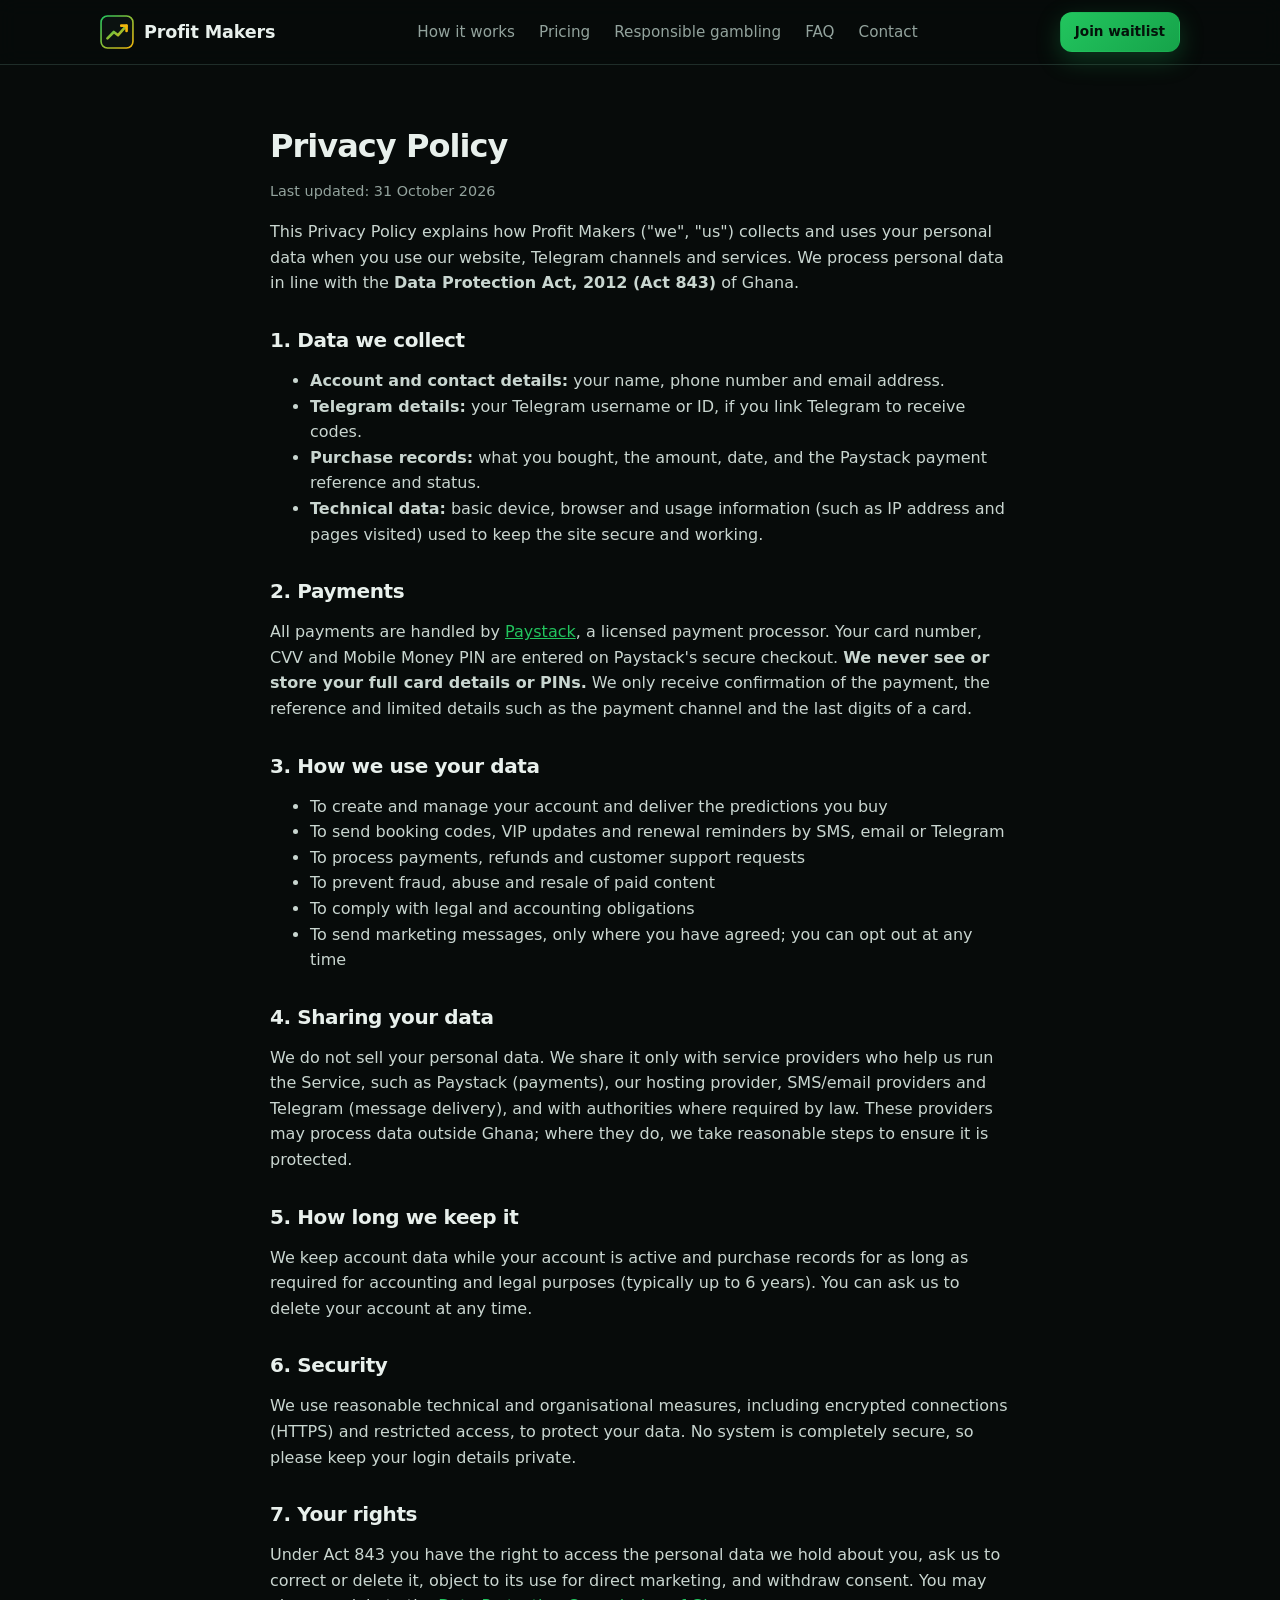
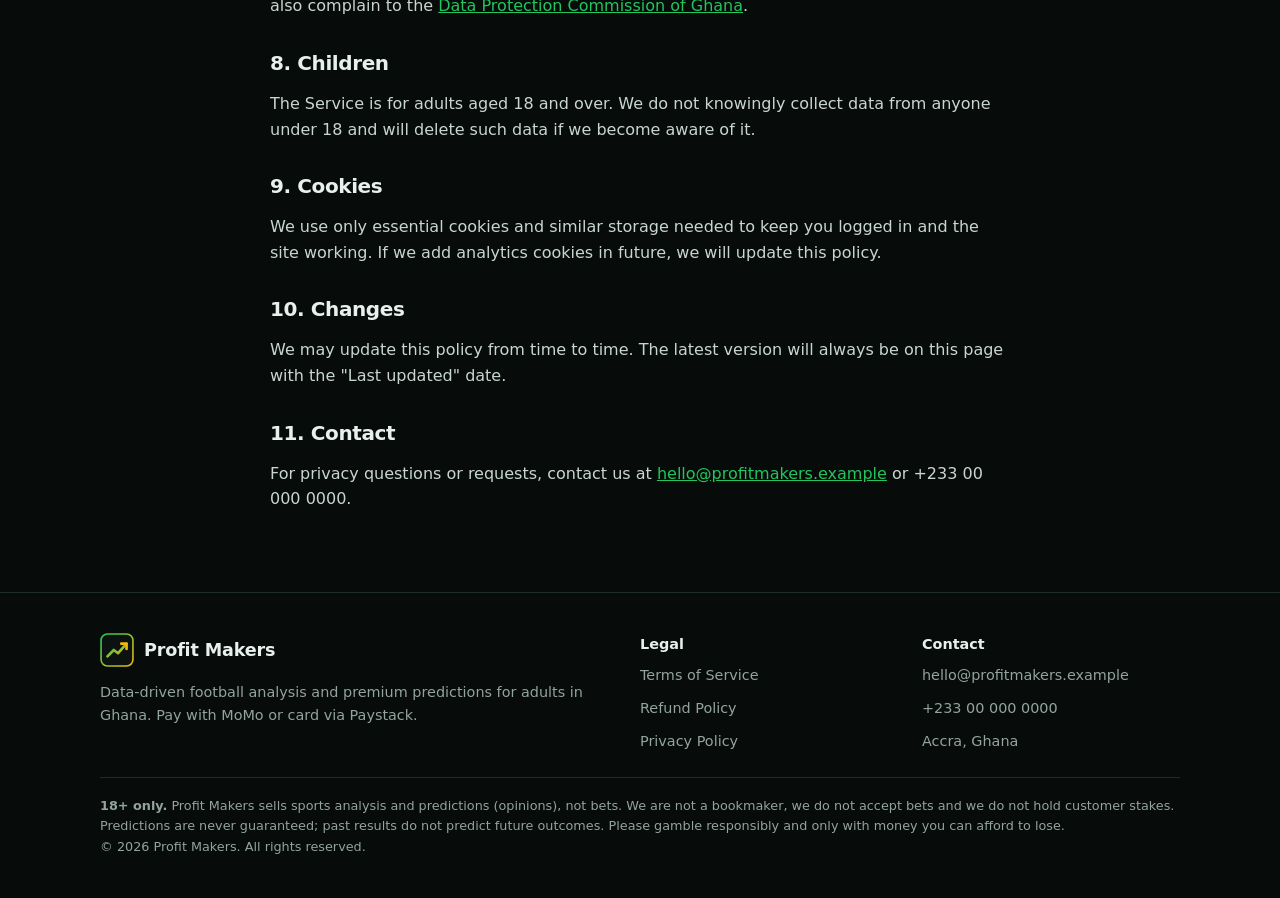
==== privacy.html @ fea91727 "Add Profit Makers landing page Co-authored-by: afriyierodney64 <afriyierodney64@users.noreply.github" ====
<!DOCTYPE html>
<html lang="en">
<head>
  <meta charset="utf-8">
  <meta name="viewport" content="width=device-width, initial-scale=1">
  <title>Privacy Policy | Profit Makers</title>
  <meta name="description" content="How Profit Makers collects and uses personal data under Ghana's Data Protection Act, 2012 (Act 843).">
  <meta name="theme-color" content="#070b0a">
  <meta property="og:title" content="Privacy Policy | Profit Makers">
  <meta property="og:description" content="How Profit Makers collects and uses personal data under Ghana's Data Protection Act, 2012 (Act 843).">
  <meta property="og:type" content="website">
  <link rel="icon" type="image/svg+xml" href="/favicon.svg">
  <link rel="stylesheet" href="/styles.css">
</head>
<body>
  <header class="site-header">
    <div class="container nav">
      <a class="brand" href="/"><img src="/logo.svg" alt="" width="34" height="34">Profit Makers</a>
      <nav class="nav-links" aria-label="Main">
        <a href="/#how">How it works</a>
        <a href="/#pricing">Pricing</a>
        <a href="/#responsible">Responsible gambling</a>
        <a href="/#faq">FAQ</a>
        <a href="/#contact">Contact</a>
      </nav>
      <!-- TODO: replace href="#" with your Telegram channel or WhatsApp link (e.g. https://t.me/yourchannel or https://wa.me/233XXXXXXXXX) -->
      <a class="btn btn-primary btn-sm" href="#">Join waitlist</a>
    </div>
  </header>
  <main class="legal">
    <div class="container">
      <h1>Privacy Policy</h1>
      <p class="updated">Last updated: 31 October 2026</p>
      <p>This Privacy Policy explains how Profit Makers ("we", "us") collects and uses your personal data when you use our website, Telegram channels and services. We process personal data in line with the <strong>Data Protection Act, 2012 (Act 843)</strong> of Ghana.</p>

      <h2>1. Data we collect</h2>
      <ul>
        <li><strong>Account and contact details:</strong> your name, phone number and email address.</li>
        <li><strong>Telegram details:</strong> your Telegram username or ID, if you link Telegram to receive codes.</li>
        <li><strong>Purchase records:</strong> what you bought, the amount, date, and the Paystack payment reference and status.</li>
        <li><strong>Technical data:</strong> basic device, browser and usage information (such as IP address and pages visited) used to keep the site secure and working.</li>
      </ul>

      <h2>2. Payments</h2>
      <p>All payments are handled by <a href="https://paystack.com/gh/privacy/merchant" target="_blank" rel="noopener">Paystack</a>, a licensed payment processor. Your card number, CVV and Mobile Money PIN are entered on Paystack's secure checkout. <strong>We never see or store your full card details or PINs.</strong> We only receive confirmation of the payment, the reference and limited details such as the payment channel and the last digits of a card.</p>

      <h2>3. How we use your data</h2>
      <ul>
        <li>To create and manage your account and deliver the predictions you buy</li>
        <li>To send booking codes, VIP updates and renewal reminders by SMS, email or Telegram</li>
        <li>To process payments, refunds and customer support requests</li>
        <li>To prevent fraud, abuse and resale of paid content</li>
        <li>To comply with legal and accounting obligations</li>
        <li>To send marketing messages, only where you have agreed; you can opt out at any time</li>
      </ul>

      <h2>4. Sharing your data</h2>
      <p>We do not sell your personal data. We share it only with service providers who help us run the Service, such as Paystack (payments), our hosting provider, SMS/email providers and Telegram (message delivery), and with authorities where required by law. These providers may process data outside Ghana; where they do, we take reasonable steps to ensure it is protected.</p>

      <h2>5. How long we keep it</h2>
      <p>We keep account data while your account is active and purchase records for as long as required for accounting and legal purposes (typically up to 6 years). You can ask us to delete your account at any time.</p>

      <h2>6. Security</h2>
      <p>We use reasonable technical and organisational measures, including encrypted connections (HTTPS) and restricted access, to protect your data. No system is completely secure, so please keep your login details private.</p>

      <h2>7. Your rights</h2>
      <p>Under Act 843 you have the right to access the personal data we hold about you, ask us to correct or delete it, object to its use for direct marketing, and withdraw consent. You may also complain to the <a href="https://dataprotection.org.gh/" target="_blank" rel="noopener">Data Protection Commission of Ghana</a>.</p>

      <h2>8. Children</h2>
      <p>The Service is for adults aged 18 and over. We do not knowingly collect data from anyone under 18 and will delete such data if we become aware of it.</p>

      <h2>9. Cookies</h2>
      <p>We use only essential cookies and similar storage needed to keep you logged in and the site working. If we add analytics cookies in future, we will update this policy.</p>

      <h2>10. Changes</h2>
      <p>We may update this policy from time to time. The latest version will always be on this page with the "Last updated" date.</p>

      <h2>11. Contact</h2>
      <p>For privacy questions or requests, contact us at <!-- TODO: replace placeholder email and phone --><a href="mailto:hello@profitmakers.example">hello@profitmakers.example</a> or +233 00 000 0000.</p>
    </div>
  </main>
  <footer class="site-footer">
    <div class="container">
      <div class="footer-grid">
        <div>
          <a class="brand" href="/"><img src="/logo.svg" alt="" width="34" height="34">Profit Makers</a>
          <p>Data-driven football analysis and premium predictions for adults in Ghana. Pay with MoMo or card via Paystack.</p>
        </div>
        <div>
          <strong style="color:var(--text)">Legal</strong>
          <div class="footer-links" style="flex-direction:column;margin-top:8px">
            <a href="/terms">Terms of Service</a>
            <a href="/refund">Refund Policy</a>
            <a href="/privacy">Privacy Policy</a>
          </div>
        </div>
        <div>
          <strong style="color:var(--text)">Contact</strong>
          <div class="footer-links" style="flex-direction:column;margin-top:8px">
            <!-- TODO: replace placeholder email -->
            <a href="mailto:hello@profitmakers.example">hello@profitmakers.example</a>
            <!-- TODO: replace placeholder phone number -->
            <a href="tel:+233000000000">+233 00 000 0000</a>
            <span>Accra, Ghana</span>
          </div>
        </div>
      </div>
      <p class="disclaimer"><strong>18+ only.</strong> Profit Makers sells sports analysis and predictions (opinions), not bets. We are not a bookmaker, we do not accept bets and we do not hold customer stakes. Predictions are never guaranteed; past results do not predict future outcomes. Please gamble responsibly and only with money you can afford to lose.<br>&copy; <span id="year">2026</span> Profit Makers. All rights reserved.</p>
    </div>
  </footer>
  <script>document.getElementById("year").textContent = new Date().getFullYear();</script>
</body>
</html>
---- styles.css ----
:root{
  --bg:#070b0a;--bg2:#0d1513;--card:#111b18;--line:#1f2d29;
  --text:#e8f0ec;--muted:#93a39d;--green:#22c55e;--green2:#16a34a;--gold:#f5b70a;
  --radius:16px;--max:1120px;
}
*{box-sizing:border-box}
html{scroll-behavior:smooth}
body{margin:0;font-family:Inter,system-ui,-apple-system,"Segoe UI",Roboto,Arial,sans-serif;background:var(--bg);color:var(--text);line-height:1.6;-webkit-font-smoothing:antialiased}
a{color:var(--green)}
img,svg{max-width:100%}
.container{width:100%;max-width:var(--max);margin:0 auto;padding:0 20px}
.grad{background:linear-gradient(90deg,var(--green),var(--gold));-webkit-background-clip:text;background-clip:text;color:transparent}
/* Header */
.site-header{position:sticky;top:0;z-index:50;background:rgba(7,11,10,.85);backdrop-filter:blur(10px);border-bottom:1px solid var(--line)}
.nav{display:flex;align-items:center;justify-content:space-between;height:64px}
.brand{display:flex;align-items:center;gap:10px;font-weight:800;font-size:1.1rem;color:var(--text);text-decoration:none;letter-spacing:-.01em}
.brand img{width:34px;height:34px}
.nav-links{display:none;gap:24px}
.nav-links a{color:var(--muted);text-decoration:none;font-size:.95rem}
.nav-links a:hover{color:var(--text)}
/* Buttons */
.btn{display:inline-flex;align-items:center;justify-content:center;gap:8px;padding:12px 20px;border-radius:12px;font-weight:700;text-decoration:none;font-size:.95rem;border:1px solid transparent;cursor:pointer;transition:transform .15s,box-shadow .15s,background .15s}
.btn:hover{transform:translateY(-1px)}
.btn-primary{background:linear-gradient(135deg,var(--green),var(--green2));color:#04120a;box-shadow:0 8px 24px rgba(34,197,94,.25)}
.btn-gold{background:var(--gold);color:#1a1300}
.btn-ghost{border-color:var(--line);color:var(--text);background:transparent}
.btn-sm{padding:8px 14px;font-size:.85rem}
/* Hero */
.hero{position:relative;padding:56px 0 64px;overflow:hidden}
.hero::before{content:"";position:absolute;inset:-200px -200px auto auto;width:600px;height:600px;background:radial-gradient(circle,rgba(34,197,94,.18),transparent 60%);pointer-events:none}
.hero::after{content:"";position:absolute;left:-200px;bottom:-250px;width:550px;height:550px;background:radial-gradient(circle,rgba(245,183,10,.10),transparent 60%);pointer-events:none}
.hero-grid{position:relative;display:grid;gap:40px;align-items:center}
.pill{display:inline-flex;align-items:center;gap:8px;padding:6px 12px;border:1px solid rgba(245,183,10,.35);background:rgba(245,183,10,.08);color:var(--gold);border-radius:999px;font-size:.8rem;font-weight:700;letter-spacing:.02em}
.pill .dot{width:8px;height:8px;border-radius:50%;background:var(--gold);box-shadow:0 0 0 4px rgba(245,183,10,.2)}
h1{font-size:2.3rem;line-height:1.1;margin:16px 0;letter-spacing:-.03em}
h2{font-size:1.8rem;line-height:1.2;margin:0 0 12px;letter-spacing:-.02em}
h3{margin:0 0 8px;font-size:1.15rem}
.lead{color:var(--muted);font-size:1.08rem;max-width:560px}
.hero-ctas{display:flex;flex-wrap:wrap;gap:12px;margin:24px 0 18px}
.trust{display:flex;flex-wrap:wrap;gap:8px 18px;color:var(--muted);font-size:.88rem;padding:0;margin:0;list-style:none}
.trust li::before{content:"✓ ";color:var(--green);font-weight:800}
/* Slip card */
.slip{position:relative;background:linear-gradient(180deg,#13201c,#0e1714);border:1px solid var(--line);border-radius:20px;padding:20px;box-shadow:0 30px 60px rgba(0,0,0,.45);max-width:440px;margin:0 auto;width:100%}
.slip-head{display:flex;justify-content:space-between;align-items:center;margin-bottom:14px}
.tag{font-size:.72rem;font-weight:800;padding:4px 10px;border-radius:999px;text-transform:uppercase;letter-spacing:.06em}
.tag-gold{background:rgba(245,183,10,.15);color:var(--gold)}
.tag-green{background:rgba(34,197,94,.15);color:var(--green)}
.slip-title{font-weight:800;font-size:1.1rem}
.slip-meta{color:var(--muted);font-size:.85rem}
.legs{list-style:none;margin:14px 0;padding:0;border-top:1px dashed var(--line)}
.legs li{display:flex;justify-content:space-between;gap:10px;padding:10px 0;border-bottom:1px dashed var(--line);font-size:.9rem}
.legs .mk{color:var(--muted)}
.legs .blur{filter:blur(5px);user-select:none}
.code-box{position:relative;margin-top:14px;border:1px solid var(--line);border-radius:12px;padding:14px;background:#0a110f;display:flex;align-items:center;justify-content:space-between;gap:12px}
.code-label{font-size:.75rem;color:var(--muted);text-transform:uppercase;letter-spacing:.08em}
.code{font-family:ui-monospace,SFMono-Regular,Menlo,monospace;font-size:1.3rem;font-weight:800;letter-spacing:.18em;filter:blur(7px);user-select:none;color:var(--gold)}
.lock{display:inline-flex;align-items:center;gap:6px;font-size:.85rem;font-weight:700;color:var(--gold)}
.slip-foot{display:flex;justify-content:space-between;align-items:center;margin-top:16px;gap:12px}
.price{font-size:1.5rem;font-weight:800}
.price small{font-size:.8rem;color:var(--muted);font-weight:600}
.demo-note{text-align:center;color:var(--muted);font-size:.78rem;margin-top:10px}
/* Sections */
section{padding:64px 0}
.section-alt{background:var(--bg2);border-top:1px solid var(--line);border-bottom:1px solid var(--line)}
.section-head{max-width:640px;margin-bottom:32px}
.section-head p{color:var(--muted);margin:0}
.eyebrow{color:var(--green);font-weight:800;font-size:.8rem;text-transform:uppercase;letter-spacing:.12em;margin-bottom:8px;display:block}
.grid{display:grid;gap:16px}
.card{background:var(--card);border:1px solid var(--line);border-radius:var(--radius);padding:22px}
.card p{color:var(--muted);margin:0}
.step-num{width:40px;height:40px;border-radius:12px;display:grid;place-items:center;font-weight:800;background:rgba(34,197,94,.12);color:var(--green);margin-bottom:14px}
/* Pricing */
.plan{position:relative;display:flex;flex-direction:column}
.plan.featured{border-color:rgba(245,183,10,.55);box-shadow:0 0 0 1px rgba(245,183,10,.25),0 20px 40px rgba(0,0,0,.35)}
.plan .badge{position:absolute;top:-12px;right:18px;background:var(--gold);color:#1a1300;font-size:.72rem;font-weight:800;padding:4px 10px;border-radius:999px;text-transform:uppercase;letter-spacing:.05em}
.plan .risk{font-size:.8rem;color:var(--muted);margin-bottom:12px}
.plan .amount{font-size:2rem;font-weight:800;letter-spacing:-.02em;margin:6px 0 0}
.plan .amount span{font-size:.9rem;color:var(--muted);font-weight:600}
.plan .alt{color:var(--muted);font-size:.9rem;margin-bottom:14px}
.plan ul{list-style:none;padding:0;margin:0 0 20px;flex:1}
.plan li{padding:6px 0;color:#c9d6d0;font-size:.92rem}
.plan li::before{content:"✓";color:var(--green);font-weight:800;margin-right:8px}
.plan .btn{width:100%}
.note{color:var(--muted);font-size:.85rem;margin-top:18px}
/* Responsible */
.rg{display:grid;gap:20px;background:linear-gradient(135deg,rgba(245,183,10,.08),rgba(34,197,94,.05));border:1px solid rgba(245,183,10,.3);border-radius:20px;padding:28px}
.rg-badge{display:inline-grid;place-items:center;width:64px;height:64px;border-radius:50%;border:3px solid var(--gold);color:var(--gold);font-weight:900;font-size:1.3rem}
.rg ul{margin:0;padding-left:20px;color:#c9d6d0}
.rg li{margin:6px 0}
/* FAQ */
.faq details{background:var(--card);border:1px solid var(--line);border-radius:14px;padding:16px 20px;margin-bottom:10px}
.faq summary{cursor:pointer;font-weight:700;list-style:none;display:flex;justify-content:space-between;gap:12px}
.faq summary::-webkit-details-marker{display:none}
.faq summary::after{content:"+";color:var(--green);font-weight:800;font-size:1.2rem;line-height:1}
.faq details[open] summary::after{content:"–"}
.faq details p{color:var(--muted);margin:10px 0 0}
/* Contact */
.contact-grid{display:grid;gap:16px}
.contact-item{display:flex;gap:14px;align-items:flex-start}
.contact-item .ic{flex:none;width:42px;height:42px;border-radius:12px;display:grid;place-items:center;background:rgba(34,197,94,.12);color:var(--green);font-size:1.2rem}
.contact-item a{color:var(--text);font-weight:700;text-decoration:none;word-break:break-word}
.contact-item small{display:block;color:var(--muted)}
.cta-band{text-align:center;background:radial-gradient(circle at 50% 0,rgba(34,197,94,.18),transparent 70%),var(--card);border:1px solid var(--line);border-radius:20px;padding:36px 22px}
.cta-band p{color:var(--muted);max-width:520px;margin:0 auto 20px}
.cta-band .hero-ctas{justify-content:center;margin-bottom:0}
/* Footer */
.site-footer{border-top:1px solid var(--line);padding:40px 0 28px;color:var(--muted);font-size:.9rem}
.footer-grid{display:grid;gap:24px}
.footer-links{display:flex;flex-wrap:wrap;gap:10px 20px}
.footer-links a{color:var(--muted);text-decoration:none}
.footer-links a:hover{color:var(--text)}
.disclaimer{font-size:.8rem;border-top:1px solid var(--line);margin-top:24px;padding-top:18px}
/* Legal pages */
.legal{padding:48px 0 64px}
.legal .container{max-width:780px}
.legal h1{font-size:2rem}
.legal h2{font-size:1.25rem;margin-top:32px}
.legal p,.legal li{color:#c9d6d0}
.legal .updated{color:var(--muted);font-size:.9rem}
.legal .callout{background:var(--card);border:1px solid var(--line);border-left:4px solid var(--gold);border-radius:12px;padding:14px 18px;margin:20px 0}
/* Responsive */
@media (min-width:640px){
  .steps{grid-template-columns:repeat(3,1fr)}
  .plans{grid-template-columns:repeat(2,1fr)}
  .contact-grid{grid-template-columns:repeat(3,1fr)}
  h1{font-size:3rem}
}
@media (min-width:900px){
  .nav-links{display:flex}
  .hero{padding:88px 0 96px}
  .hero-grid{grid-template-columns:1.1fr .9fr}
  h1{font-size:3.6rem}
  h2{font-size:2.2rem}
  section{padding:88px 0}
  .plans{grid-template-columns:repeat(4,1fr)}
  .rg{grid-template-columns:auto 1fr 1fr;align-items:start;padding:36px}
  .footer-grid{grid-template-columns:2fr 1fr 1fr}
}
section[id]{scroll-margin-top:64px}
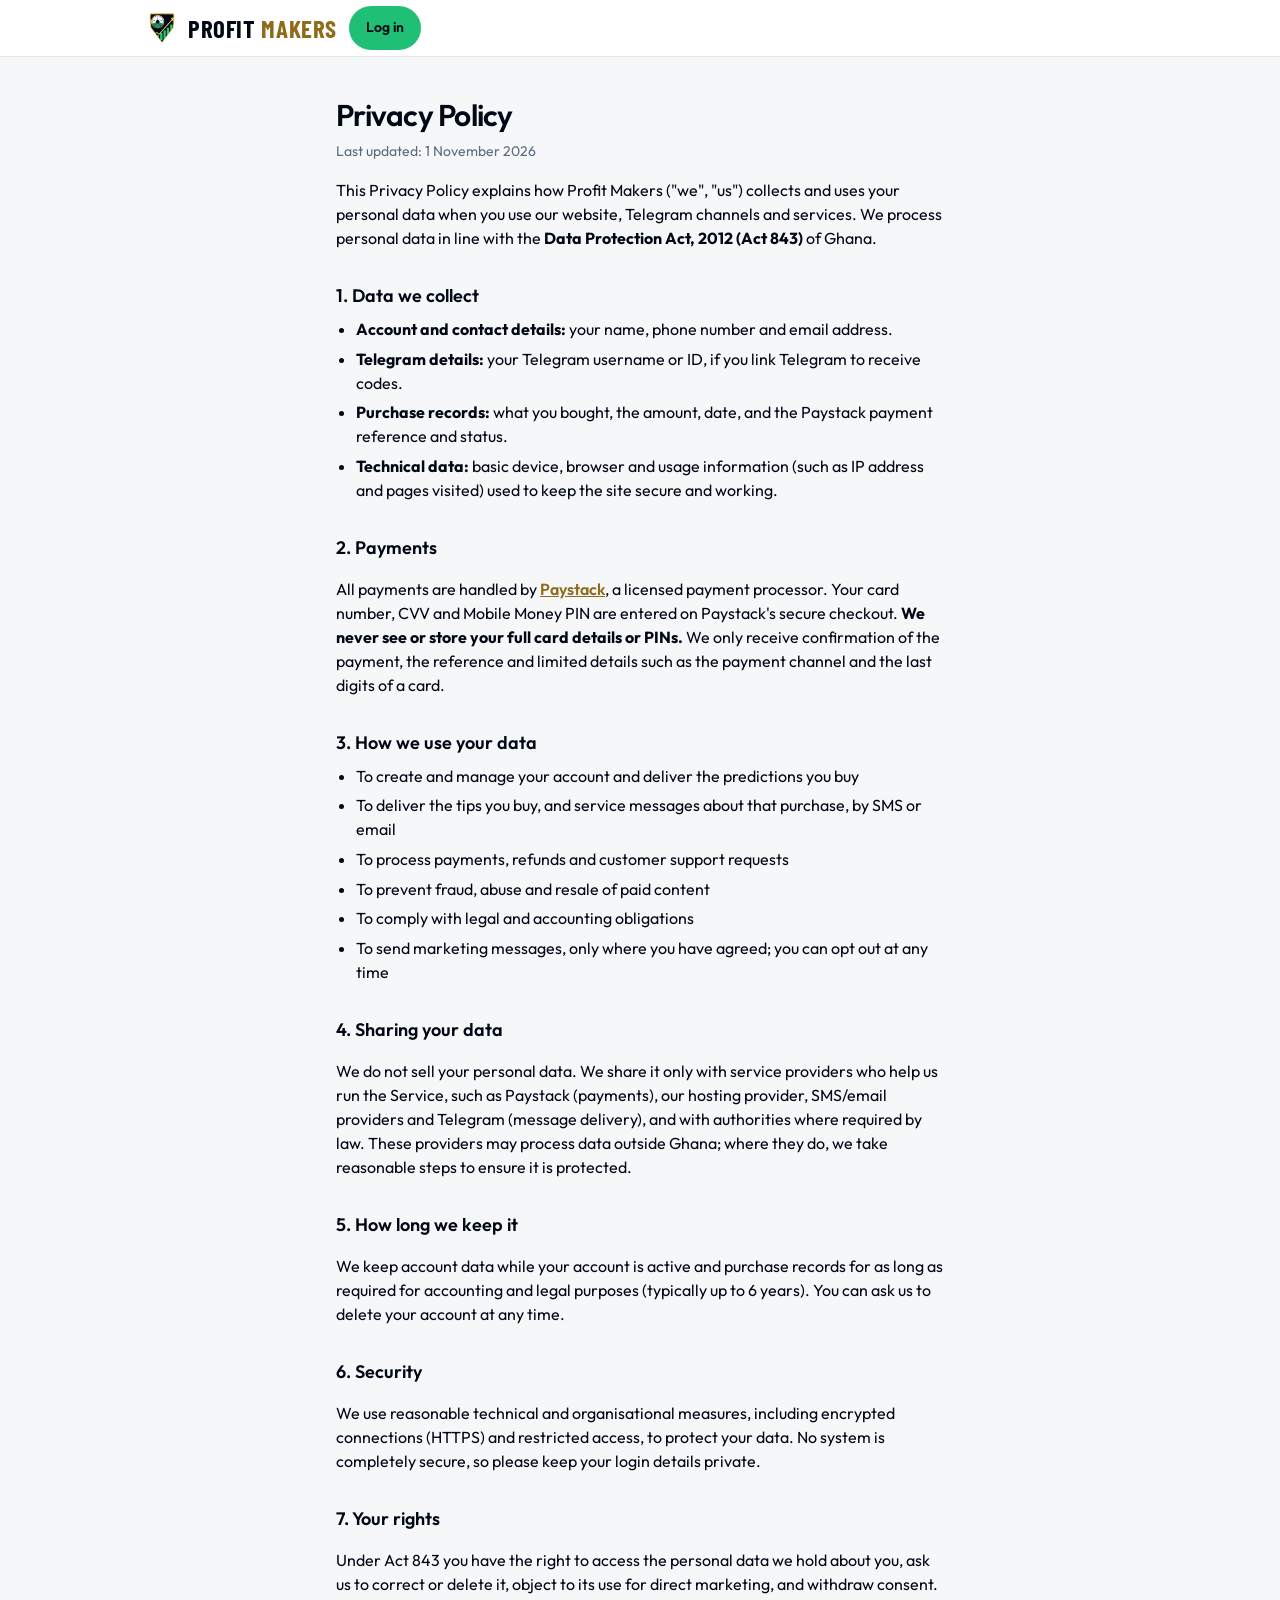
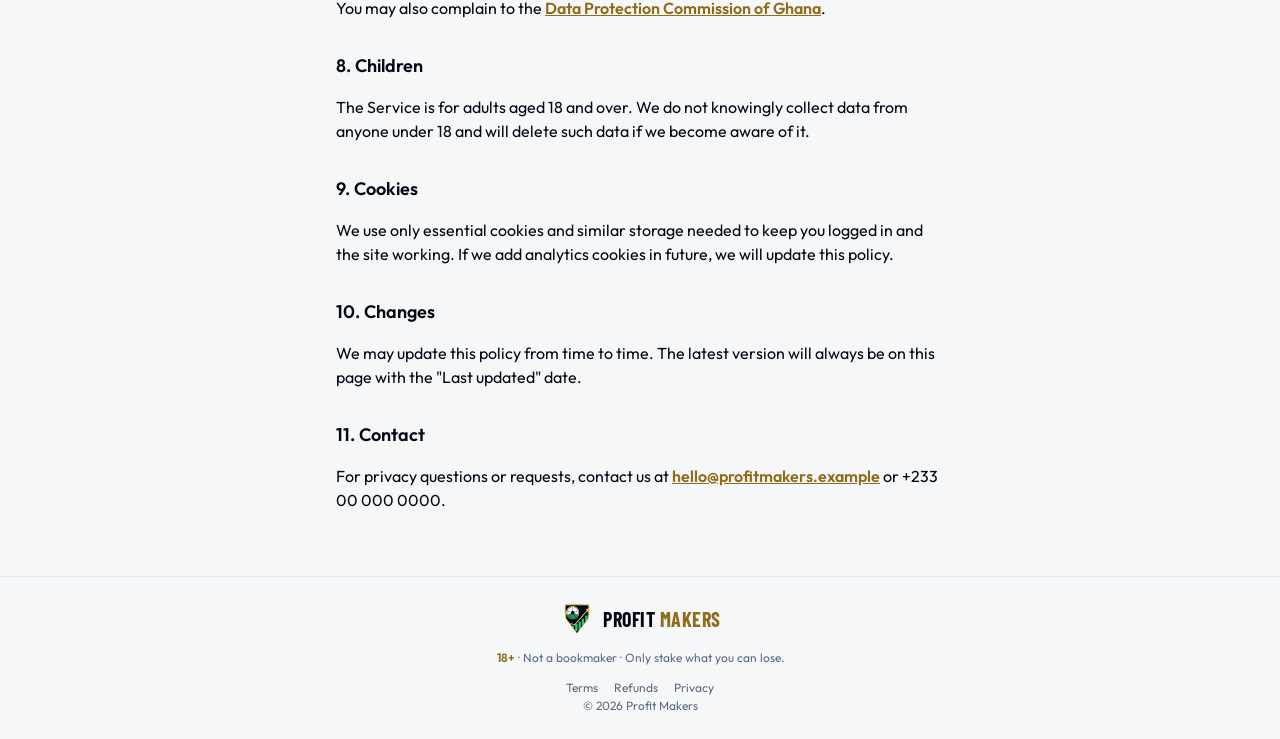
==== commit cfad2b44: "Restyle the landing page to match the Profit Makers app. Use the app's light navy, emerald, and gold" ====
--- a/privacy.html
+++ b/privacy.html
@@ -2,35 +2,33 @@
 <html lang="en">
 <head>
   <meta charset="utf-8">
-  <meta name="viewport" content="width=device-width, initial-scale=1">
+  <meta name="viewport" content="width=device-width, initial-scale=1, viewport-fit=cover">
   <title>Privacy Policy | Profit Makers</title>
   <meta name="description" content="How Profit Makers collects and uses personal data under Ghana's Data Protection Act, 2012 (Act 843).">
-  <meta name="theme-color" content="#070b0a">
+  <meta name="theme-color" content="#000815">
   <meta property="og:title" content="Privacy Policy | Profit Makers">
   <meta property="og:description" content="How Profit Makers collects and uses personal data under Ghana's Data Protection Act, 2012 (Act 843).">
   <meta property="og:type" content="website">
-  <link rel="icon" type="image/svg+xml" href="/favicon.svg">
+  <link rel="icon" href="/brand/icon.png">
+  <link rel="preconnect" href="https://fonts.googleapis.com">
+  <link rel="preconnect" href="https://fonts.gstatic.com" crossorigin>
+  <link href="https://fonts.googleapis.com/css2?family=Barlow+Condensed:wght@600;700&family=Outfit:wght@400;500;600;700&display=swap" rel="stylesheet">
   <link rel="stylesheet" href="/styles.css">
 </head>
 <body>
   <header class="site-header">
-    <div class="container nav">
-      <a class="brand" href="/"><img src="/logo.svg" alt="" width="34" height="34">Profit Makers</a>
-      <nav class="nav-links" aria-label="Main">
-        <a href="/#how">How it works</a>
-        <a href="/#pricing">Pricing</a>
-        <a href="/#responsible">Responsible gambling</a>
-        <a href="/#faq">FAQ</a>
-        <a href="/#contact">Contact</a>
-      </nav>
-      <!-- TODO: replace href="#" with your Telegram channel or WhatsApp link (e.g. https://t.me/yourchannel or https://wa.me/233XXXXXXXXX) -->
-      <a class="btn btn-primary btn-sm" href="#">Join waitlist</a>
+    <div class="wrap bar">
+      <a class="brand" href="/" aria-label="Profit Makers home">
+        <img src="/brand/icon.png" alt="" width="36" height="36">
+        <span class="word"><span>PROFIT</span> <span class="gold">MAKERS</span></span>
+      </a>
+      <a class="btn btn-emerald" href="https://profit-makers.pages.dev/login">Log in</a>
     </div>
   </header>
   <main class="legal">
-    <div class="container">
+    <div class="wrap">
       <h1>Privacy Policy</h1>
-      <p class="updated">Last updated: 31 October 2026</p>
+      <p class="updated">Last updated: 1 November 2026</p>
       <p>This Privacy Policy explains how Profit Makers ("we", "us") collects and uses your personal data when you use our website, Telegram channels and services. We process personal data in line with the <strong>Data Protection Act, 2012 (Act 843)</strong> of Ghana.</p>
 
       <h2>1. Data we collect</h2>
@@ -47,7 +45,7 @@
       <h2>3. How we use your data</h2>
       <ul>
         <li>To create and manage your account and deliver the predictions you buy</li>
-        <li>To send booking codes, VIP updates and renewal reminders by SMS, email or Telegram</li>
+        <li>To deliver the tips you buy, and service messages about that purchase, by SMS or email</li>
         <li>To process payments, refunds and customer support requests</li>
         <li>To prevent fraud, abuse and resale of paid content</li>
         <li>To comply with legal and accounting obligations</li>
@@ -80,32 +78,18 @@
     </div>
   </main>
   <footer class="site-footer">
-    <div class="container">
-      <div class="footer-grid">
-        <div>
-          <a class="brand" href="/"><img src="/logo.svg" alt="" width="34" height="34">Profit Makers</a>
-          <p>Data-driven football analysis and premium predictions for adults in Ghana. Pay with MoMo or card via Paystack.</p>
-        </div>
-        <div>
-          <strong style="color:var(--text)">Legal</strong>
-          <div class="footer-links" style="flex-direction:column;margin-top:8px">
-            <a href="/terms">Terms of Service</a>
-            <a href="/refund">Refund Policy</a>
-            <a href="/privacy">Privacy Policy</a>
-          </div>
-        </div>
-        <div>
-          <strong style="color:var(--text)">Contact</strong>
-          <div class="footer-links" style="flex-direction:column;margin-top:8px">
-            <!-- TODO: replace placeholder email -->
-            <a href="mailto:hello@profitmakers.example">hello@profitmakers.example</a>
-            <!-- TODO: replace placeholder phone number -->
-            <a href="tel:+233000000000">+233 00 000 0000</a>
-            <span>Accra, Ghana</span>
-          </div>
-        </div>
-      </div>
-      <p class="disclaimer"><strong>18+ only.</strong> Profit Makers sells sports analysis and predictions (opinions), not bets. We are not a bookmaker, we do not accept bets and we do not hold customer stakes. Predictions are never guaranteed; past results do not predict future outcomes. Please gamble responsibly and only with money you can afford to lose.<br>&copy; <span id="year">2026</span> Profit Makers. All rights reserved.</p>
+    <div class="wrap">
+      <a class="brand" href="/" aria-label="Profit Makers home">
+        <img src="/brand/icon.png" alt="" width="36" height="36">
+        <span class="word"><span>PROFIT</span> <span class="gold">MAKERS</span></span>
+      </a>
+      <p><span class="age">18+</span> · Not a bookmaker · Only stake what you can lose.</p>
+      <nav class="foot-links" aria-label="Legal">
+        <a href="/terms">Terms</a>
+        <a href="/refund">Refunds</a>
+        <a href="/privacy">Privacy</a>
+      </nav>
+      <p class="copy">&copy; <span id="year">2026</span> Profit Makers</p>
     </div>
   </footer>
   <script>document.getElementById("year").textContent = new Date().getFullYear();</script>
--- a/styles.css
+++ b/styles.css
@@ -1,139 +1,477 @@
-:root{
-  --bg:#070b0a;--bg2:#0d1513;--card:#111b18;--line:#1f2d29;
-  --text:#e8f0ec;--muted:#93a39d;--green:#22c55e;--green2:#16a34a;--gold:#f5b70a;
-  --radius:16px;--max:1120px;
-}
-*{box-sizing:border-box}
-html{scroll-behavior:smooth}
-body{margin:0;font-family:Inter,system-ui,-apple-system,"Segoe UI",Roboto,Arial,sans-serif;background:var(--bg);color:var(--text);line-height:1.6;-webkit-font-smoothing:antialiased}
-a{color:var(--green)}
-img,svg{max-width:100%}
-.container{width:100%;max-width:var(--max);margin:0 auto;padding:0 20px}
-.grad{background:linear-gradient(90deg,var(--green),var(--gold));-webkit-background-clip:text;background-clip:text;color:transparent}
-/* Header */
-.site-header{position:sticky;top:0;z-index:50;background:rgba(7,11,10,.85);backdrop-filter:blur(10px);border-bottom:1px solid var(--line)}
-.nav{display:flex;align-items:center;justify-content:space-between;height:64px}
-.brand{display:flex;align-items:center;gap:10px;font-weight:800;font-size:1.1rem;color:var(--text);text-decoration:none;letter-spacing:-.01em}
-.brand img{width:34px;height:34px}
-.nav-links{display:none;gap:24px}
-.nav-links a{color:var(--muted);text-decoration:none;font-size:.95rem}
-.nav-links a:hover{color:var(--text)}
-/* Buttons */
-.btn{display:inline-flex;align-items:center;justify-content:center;gap:8px;padding:12px 20px;border-radius:12px;font-weight:700;text-decoration:none;font-size:.95rem;border:1px solid transparent;cursor:pointer;transition:transform .15s,box-shadow .15s,background .15s}
-.btn:hover{transform:translateY(-1px)}
-.btn-primary{background:linear-gradient(135deg,var(--green),var(--green2));color:#04120a;box-shadow:0 8px 24px rgba(34,197,94,.25)}
-.btn-gold{background:var(--gold);color:#1a1300}
-.btn-ghost{border-color:var(--line);color:var(--text);background:transparent}
-.btn-sm{padding:8px 14px;font-size:.85rem}
-/* Hero */
-.hero{position:relative;padding:56px 0 64px;overflow:hidden}
-.hero::before{content:"";position:absolute;inset:-200px -200px auto auto;width:600px;height:600px;background:radial-gradient(circle,rgba(34,197,94,.18),transparent 60%);pointer-events:none}
-.hero::after{content:"";position:absolute;left:-200px;bottom:-250px;width:550px;height:550px;background:radial-gradient(circle,rgba(245,183,10,.10),transparent 60%);pointer-events:none}
-.hero-grid{position:relative;display:grid;gap:40px;align-items:center}
-.pill{display:inline-flex;align-items:center;gap:8px;padding:6px 12px;border:1px solid rgba(245,183,10,.35);background:rgba(245,183,10,.08);color:var(--gold);border-radius:999px;font-size:.8rem;font-weight:700;letter-spacing:.02em}
-.pill .dot{width:8px;height:8px;border-radius:50%;background:var(--gold);box-shadow:0 0 0 4px rgba(245,183,10,.2)}
-h1{font-size:2.3rem;line-height:1.1;margin:16px 0;letter-spacing:-.03em}
-h2{font-size:1.8rem;line-height:1.2;margin:0 0 12px;letter-spacing:-.02em}
-h3{margin:0 0 8px;font-size:1.15rem}
-.lead{color:var(--muted);font-size:1.08rem;max-width:560px}
-.hero-ctas{display:flex;flex-wrap:wrap;gap:12px;margin:24px 0 18px}
-.trust{display:flex;flex-wrap:wrap;gap:8px 18px;color:var(--muted);font-size:.88rem;padding:0;margin:0;list-style:none}
-.trust li::before{content:"✓ ";color:var(--green);font-weight:800}
-/* Slip card */
-.slip{position:relative;background:linear-gradient(180deg,#13201c,#0e1714);border:1px solid var(--line);border-radius:20px;padding:20px;box-shadow:0 30px 60px rgba(0,0,0,.45);max-width:440px;margin:0 auto;width:100%}
-.slip-head{display:flex;justify-content:space-between;align-items:center;margin-bottom:14px}
-.tag{font-size:.72rem;font-weight:800;padding:4px 10px;border-radius:999px;text-transform:uppercase;letter-spacing:.06em}
-.tag-gold{background:rgba(245,183,10,.15);color:var(--gold)}
-.tag-green{background:rgba(34,197,94,.15);color:var(--green)}
-.slip-title{font-weight:800;font-size:1.1rem}
-.slip-meta{color:var(--muted);font-size:.85rem}
-.legs{list-style:none;margin:14px 0;padding:0;border-top:1px dashed var(--line)}
-.legs li{display:flex;justify-content:space-between;gap:10px;padding:10px 0;border-bottom:1px dashed var(--line);font-size:.9rem}
-.legs .mk{color:var(--muted)}
-.legs .blur{filter:blur(5px);user-select:none}
-.code-box{position:relative;margin-top:14px;border:1px solid var(--line);border-radius:12px;padding:14px;background:#0a110f;display:flex;align-items:center;justify-content:space-between;gap:12px}
-.code-label{font-size:.75rem;color:var(--muted);text-transform:uppercase;letter-spacing:.08em}
-.code{font-family:ui-monospace,SFMono-Regular,Menlo,monospace;font-size:1.3rem;font-weight:800;letter-spacing:.18em;filter:blur(7px);user-select:none;color:var(--gold)}
-.lock{display:inline-flex;align-items:center;gap:6px;font-size:.85rem;font-weight:700;color:var(--gold)}
-.slip-foot{display:flex;justify-content:space-between;align-items:center;margin-top:16px;gap:12px}
-.price{font-size:1.5rem;font-weight:800}
-.price small{font-size:.8rem;color:var(--muted);font-weight:600}
-.demo-note{text-align:center;color:var(--muted);font-size:.78rem;margin-top:10px}
-/* Sections */
-section{padding:64px 0}
-.section-alt{background:var(--bg2);border-top:1px solid var(--line);border-bottom:1px solid var(--line)}
-.section-head{max-width:640px;margin-bottom:32px}
-.section-head p{color:var(--muted);margin:0}
-.eyebrow{color:var(--green);font-weight:800;font-size:.8rem;text-transform:uppercase;letter-spacing:.12em;margin-bottom:8px;display:block}
-.grid{display:grid;gap:16px}
-.card{background:var(--card);border:1px solid var(--line);border-radius:var(--radius);padding:22px}
-.card p{color:var(--muted);margin:0}
-.step-num{width:40px;height:40px;border-radius:12px;display:grid;place-items:center;font-weight:800;background:rgba(34,197,94,.12);color:var(--green);margin-bottom:14px}
-/* Pricing */
-.plan{position:relative;display:flex;flex-direction:column}
-.plan.featured{border-color:rgba(245,183,10,.55);box-shadow:0 0 0 1px rgba(245,183,10,.25),0 20px 40px rgba(0,0,0,.35)}
-.plan .badge{position:absolute;top:-12px;right:18px;background:var(--gold);color:#1a1300;font-size:.72rem;font-weight:800;padding:4px 10px;border-radius:999px;text-transform:uppercase;letter-spacing:.05em}
-.plan .risk{font-size:.8rem;color:var(--muted);margin-bottom:12px}
-.plan .amount{font-size:2rem;font-weight:800;letter-spacing:-.02em;margin:6px 0 0}
-.plan .amount span{font-size:.9rem;color:var(--muted);font-weight:600}
-.plan .alt{color:var(--muted);font-size:.9rem;margin-bottom:14px}
-.plan ul{list-style:none;padding:0;margin:0 0 20px;flex:1}
-.plan li{padding:6px 0;color:#c9d6d0;font-size:.92rem}
-.plan li::before{content:"✓";color:var(--green);font-weight:800;margin-right:8px}
-.plan .btn{width:100%}
-.note{color:var(--muted);font-size:.85rem;margin-top:18px}
-/* Responsible */
-.rg{display:grid;gap:20px;background:linear-gradient(135deg,rgba(245,183,10,.08),rgba(34,197,94,.05));border:1px solid rgba(245,183,10,.3);border-radius:20px;padding:28px}
-.rg-badge{display:inline-grid;place-items:center;width:64px;height:64px;border-radius:50%;border:3px solid var(--gold);color:var(--gold);font-weight:900;font-size:1.3rem}
-.rg ul{margin:0;padding-left:20px;color:#c9d6d0}
-.rg li{margin:6px 0}
-/* FAQ */
-.faq details{background:var(--card);border:1px solid var(--line);border-radius:14px;padding:16px 20px;margin-bottom:10px}
-.faq summary{cursor:pointer;font-weight:700;list-style:none;display:flex;justify-content:space-between;gap:12px}
-.faq summary::-webkit-details-marker{display:none}
-.faq summary::after{content:"+";color:var(--green);font-weight:800;font-size:1.2rem;line-height:1}
-.faq details[open] summary::after{content:"–"}
-.faq details p{color:var(--muted);margin:10px 0 0}
-/* Contact */
-.contact-grid{display:grid;gap:16px}
-.contact-item{display:flex;gap:14px;align-items:flex-start}
-.contact-item .ic{flex:none;width:42px;height:42px;border-radius:12px;display:grid;place-items:center;background:rgba(34,197,94,.12);color:var(--green);font-size:1.2rem}
-.contact-item a{color:var(--text);font-weight:700;text-decoration:none;word-break:break-word}
-.contact-item small{display:block;color:var(--muted)}
-.cta-band{text-align:center;background:radial-gradient(circle at 50% 0,rgba(34,197,94,.18),transparent 70%),var(--card);border:1px solid var(--line);border-radius:20px;padding:36px 22px}
-.cta-band p{color:var(--muted);max-width:520px;margin:0 auto 20px}
-.cta-band .hero-ctas{justify-content:center;margin-bottom:0}
-/* Footer */
-.site-footer{border-top:1px solid var(--line);padding:40px 0 28px;color:var(--muted);font-size:.9rem}
-.footer-grid{display:grid;gap:24px}
-.footer-links{display:flex;flex-wrap:wrap;gap:10px 20px}
-.footer-links a{color:var(--muted);text-decoration:none}
-.footer-links a:hover{color:var(--text)}
-.disclaimer{font-size:.8rem;border-top:1px solid var(--line);margin-top:24px;padding-top:18px}
-/* Legal pages */
-.legal{padding:48px 0 64px}
-.legal .container{max-width:780px}
-.legal h1{font-size:2rem}
-.legal h2{font-size:1.25rem;margin-top:32px}
-.legal p,.legal li{color:#c9d6d0}
-.legal .updated{color:var(--muted);font-size:.9rem}
-.legal .callout{background:var(--card);border:1px solid var(--line);border-left:4px solid var(--gold);border-radius:12px;padding:14px 18px;margin:20px 0}
-/* Responsive */
-@media (min-width:640px){
-  .steps{grid-template-columns:repeat(3,1fr)}
-  .plans{grid-template-columns:repeat(2,1fr)}
-  .contact-grid{grid-template-columns:repeat(3,1fr)}
-  h1{font-size:3rem}
-}
-@media (min-width:900px){
-  .nav-links{display:flex}
-  .hero{padding:88px 0 96px}
-  .hero-grid{grid-template-columns:1.1fr .9fr}
-  h1{font-size:3.6rem}
-  h2{font-size:2.2rem}
-  section{padding:88px 0}
-  .plans{grid-template-columns:repeat(4,1fr)}
-  .rg{grid-template-columns:auto 1fr 1fr;align-items:start;padding:36px}
-  .footer-grid{grid-template-columns:2fr 1fr 1fr}
-}
-section[id]{scroll-margin-top:64px}
+:root {
+  --font-sans: "Outfit", ui-sans-serif, system-ui, sans-serif;
+  --font-display: "Barlow Condensed", sans-serif;
+  --navy: #000815;
+  --ink: #000815;
+  --muted: #5c6b80;
+  --line: #e4e9f0;
+  --paper: #f6f7f9;
+  --white: #fff;
+  --emerald-300: #0c7a4b;
+  --emerald-400: #14915a;
+  --emerald-500: #1fbf75;
+  --gold-300: #7a5b16;
+  --gold-400: #8f6b1a;
+  --gold-500: #d4a437;
+  --danger: #c42345;
+  --max: 64rem;
+  --header: 3.5rem;
+}
+
+*,
+*::before,
+*::after { box-sizing: border-box; }
+
+html {
+  scroll-behavior: smooth;
+  -webkit-text-size-adjust: 100%;
+  text-size-adjust: 100%;
+  touch-action: manipulation;
+  color: var(--ink);
+  background: var(--paper);
+}
+
+body {
+  margin: 0;
+  min-height: 100vh;
+  font-family: var(--font-sans);
+  font-size: 16px;
+  line-height: 1.5;
+  color: var(--ink);
+  background: var(--paper);
+  -webkit-font-smoothing: antialiased;
+  touch-action: manipulation;
+  overflow-x: clip;
+}
+
+img, svg { display: block; max-width: 100%; }
+
+a, button { touch-action: manipulation; }
+
+a { color: inherit; }
+
+button, input, select, textarea {
+  font: inherit;
+  color: inherit;
+  touch-action: manipulation;
+}
+
+/* iOS zooms focused fields under 16px. Keep every control at least 16px. */
+input, select, textarea {
+  font-size: 16px;
+  line-height: 1.5;
+}
+
+:focus-visible {
+  outline: 2px solid var(--gold-500);
+  outline-offset: 2px;
+}
+
+::selection { color: var(--navy); background: #f6e7bc; }
+
+.wrap {
+  width: 100%;
+  max-width: var(--max);
+  margin: 0 auto;
+  padding: 0 1rem;
+}
+
+.site-header {
+  position: sticky;
+  top: 0;
+  z-index: 30;
+  background: var(--white);
+  border-bottom: 1px solid var(--line);
+}
+
+.bar {
+  display: flex;
+  align-items: center;
+  gap: 0.75rem;
+  min-height: var(--header);
+  padding-top: env(safe-area-inset-top);
+}
+
+.brand {
+  display: inline-flex;
+  align-items: center;
+  gap: 0.5rem;
+  min-width: 0;
+  text-decoration: none;
+}
+
+.brand img {
+  width: 2.25rem;
+  height: 2.25rem;
+  object-fit: contain;
+  flex: none;
+}
+
+.word {
+  font-family: var(--font-display);
+  font-size: 1.35rem;
+  font-weight: 700;
+  letter-spacing: 0.025em;
+  line-height: 1;
+  color: var(--navy);
+  white-space: nowrap;
+}
+
+.word .gold { color: var(--gold-400); }
+
+.nav {
+  display: none;
+  align-items: center;
+  gap: 1.5rem;
+}
+
+.nav a {
+  color: var(--muted);
+  font-size: 0.875rem;
+  text-decoration: none;
+}
+
+.nav a:hover { color: var(--navy); }
+
+.bar .btn { margin-left: auto; }
+
+.btn {
+  display: inline-flex;
+  align-items: center;
+  justify-content: center;
+  gap: 0.5rem;
+  min-height: 44px;
+  padding: 0.5rem 1rem;
+  border-radius: 999px;
+  border: 1px solid transparent;
+  font-size: 0.875rem;
+  font-weight: 600;
+  line-height: 1.25;
+  text-decoration: none;
+  cursor: pointer;
+  transition: background-color 0.15s, border-color 0.15s;
+}
+
+.btn-emerald {
+  background: var(--emerald-500);
+  color: var(--navy);
+}
+
+.btn-emerald:hover { background: var(--emerald-400); }
+
+.btn-block { width: 100%; }
+
+.text-link {
+  display: inline-flex;
+  align-items: center;
+  min-height: 44px;
+  padding: 0 0.25rem;
+  color: var(--navy);
+  font-size: 0.875rem;
+  font-weight: 600;
+  text-decoration: none;
+}
+
+.text-link:hover { color: var(--gold-400); }
+
+main { padding: 2rem 0 3rem; }
+
+.hero { padding-bottom: 0.5rem; }
+
+.intro {
+  position: relative;
+  width: 8.5rem;
+  height: 8.5rem;
+  margin: 0 0 1.25rem;
+}
+
+.intro img {
+  width: 100%;
+  height: 100%;
+  object-fit: contain;
+}
+
+.ball {
+  position: absolute;
+  z-index: 1;
+  width: 33.4%;
+  height: 33.4%;
+  left: 20.8%;
+  top: 14%;
+  opacity: 0;
+  transform-origin: 50% 50%;
+  pointer-events: none;
+}
+
+.hero h1 {
+  margin: 0;
+  max-width: 16ch;
+  font-size: 1.875rem;
+  font-weight: 600;
+  letter-spacing: -0.025em;
+  line-height: 1.2;
+}
+
+.lead {
+  margin: 0.75rem 0 0;
+  max-width: 28rem;
+  color: var(--muted);
+  font-size: 1rem;
+}
+
+.hero-actions {
+  display: flex;
+  flex-wrap: wrap;
+  align-items: center;
+  gap: 0.25rem 0.75rem;
+  margin-top: 1.25rem;
+}
+
+.section { margin-top: 3rem; }
+
+.section h2 {
+  margin: 0 0 1rem;
+  font-size: 1.5rem;
+  font-weight: 600;
+  letter-spacing: -0.025em;
+  line-height: 1.2;
+}
+
+.cards {
+  display: grid;
+  gap: 1rem;
+}
+
+.card {
+  display: flex;
+  flex-direction: column;
+  gap: 1rem;
+  padding: 1.25rem;
+  background: var(--white);
+  border: 1px solid var(--line);
+  border-radius: 0.75rem;
+}
+
+.card h3 {
+  margin: 0;
+  font-size: 1.125rem;
+  font-weight: 500;
+  line-height: 1.375;
+}
+
+.price {
+  margin: 0.25rem 0 0;
+  color: var(--gold-400);
+  font-size: 0.875rem;
+  font-weight: 600;
+}
+
+.tagline,
+.hours,
+.muted { color: var(--muted); }
+
+.tagline,
+.hours { margin: 0; font-size: 0.875rem; }
+
+.card ul {
+  margin: 0;
+  padding: 0;
+  list-style: none;
+  display: grid;
+  gap: 0.25rem;
+}
+
+.card li {
+  color: var(--muted);
+  font-size: 0.875rem;
+}
+
+.card .btn { margin-top: auto; }
+
+.card-pending { display: none; min-height: 9.5rem; }
+
+.js .card-pending {
+  display: flex;
+  animation: pending 1.4s ease infinite;
+}
+
+.fallback-link { margin: 0.75rem 0 0; }
+
+.age { color: var(--gold-400); font-weight: 600; }
+
+.steps {
+  display: grid;
+  gap: 0.75rem;
+  margin: 0;
+  padding: 0;
+  list-style: none;
+}
+
+.steps li {
+  padding: 0.75rem 1rem;
+  background: var(--white);
+  border: 1px solid var(--line);
+  border-radius: 0.75rem;
+  font-size: 0.875rem;
+}
+
+.steps span {
+  display: block;
+  color: var(--muted);
+  font-size: 0.75rem;
+}
+
+.steps strong {
+  display: block;
+  margin-top: 0.125rem;
+  font-weight: 500;
+}
+
+.record-card {
+  display: flex;
+  flex-direction: column;
+  align-items: flex-start;
+  gap: 0.75rem;
+  max-width: 36rem;
+  padding: 1.25rem;
+  background: var(--white);
+  border: 1px solid var(--line);
+  border-radius: 0.75rem;
+}
+
+.record-card p {
+  margin: 0;
+  color: var(--muted);
+  font-size: 0.875rem;
+}
+
+.note {
+  margin: 3rem 0 0;
+  color: var(--muted);
+  font-size: 0.75rem;
+}
+
+.note strong {
+  color: var(--gold-400);
+  font-weight: 600;
+}
+
+.site-footer {
+  border-top: 1px solid var(--line);
+  padding: 1.5rem 0 calc(1.5rem + env(safe-area-inset-bottom));
+  color: var(--muted);
+  font-size: 0.75rem;
+  text-align: center;
+}
+
+.site-footer .word { font-size: 1.25rem; }
+
+.site-footer .brand {
+  justify-content: center;
+  margin-bottom: 0.75rem;
+}
+
+.site-footer p { margin: 0; }
+
+.foot-links {
+  display: flex;
+  flex-wrap: wrap;
+  justify-content: center;
+  gap: 0.5rem 1rem;
+  margin-top: 0.75rem;
+}
+
+.foot-links a {
+  color: var(--muted);
+  text-decoration: none;
+}
+
+.foot-links a:hover { color: var(--navy); }
+
+.copy { margin-top: 0.75rem; }
+
+.legal { padding-bottom: 3rem; }
+
+.legal .wrap { max-width: 40rem; }
+
+.legal h1 {
+  margin: 0 0 0.5rem;
+  font-size: 1.875rem;
+  font-weight: 600;
+  letter-spacing: -0.025em;
+  line-height: 1.2;
+}
+
+.legal .updated {
+  margin: 0 0 1rem;
+  color: var(--muted);
+  font-size: 0.875rem;
+}
+
+.legal h2 {
+  margin: 2rem 0 0.5rem;
+  font-size: 1.125rem;
+  font-weight: 600;
+}
+
+.legal p,
+.legal li { color: var(--ink); }
+
+.legal ul { margin: 0.5rem 0 0; padding-left: 1.25rem; }
+
+.legal li { margin: 0.35rem 0; }
+
+.legal a {
+  color: var(--gold-400);
+  font-weight: 600;
+}
+
+.legal .callout {
+  margin: 1.25rem 0;
+  padding: 0.875rem 1rem;
+  background: var(--white);
+  border: 1px solid var(--line);
+  border-left: 4px solid var(--gold-500);
+  border-radius: 0.75rem;
+}
+
+@keyframes roll-in {
+  0% { transform: translate3d(-7.5rem, 0.75rem, 0) rotate(-540deg); opacity: 0; }
+  14% { opacity: 1; }
+  76% { transform: translate3d(0, 0, 0) rotate(0deg); opacity: 1; }
+  100% { transform: translate3d(0, 0, 0) rotate(0deg); opacity: 0; }
+}
+
+@keyframes pending {
+  50% { opacity: 0.55; }
+}
+
+@media (prefers-reduced-motion: no-preference) {
+  .ball { animation: roll-in 1.05s cubic-bezier(0.18, 0.75, 0.24, 1) both; }
+}
+
+@media (prefers-reduced-motion: reduce) {
+  html { scroll-behavior: auto; }
+  .ball { animation: none; opacity: 0; }
+  .js .card-pending { animation: none; }
+}
+
+@media (min-width: 24rem) {
+  .word { font-size: 1.55rem; }
+}
+
+@media (min-width: 40rem) {
+  .intro { width: 10rem; height: 10rem; }
+  .steps { grid-template-columns: repeat(3, minmax(0, 1fr)); }
+  .cards { grid-template-columns: repeat(2, minmax(0, 1fr)); }
+}
+
+@media (min-width: 48rem) {
+  .nav { display: flex; margin-left: auto; }
+  .bar .btn { margin-left: 0; }
+  main { padding: 2.5rem 0 4rem; }
+}
+
+@media (min-width: 64rem) {
+  .cards { grid-template-columns: repeat(3, minmax(0, 1fr)); }
+}
